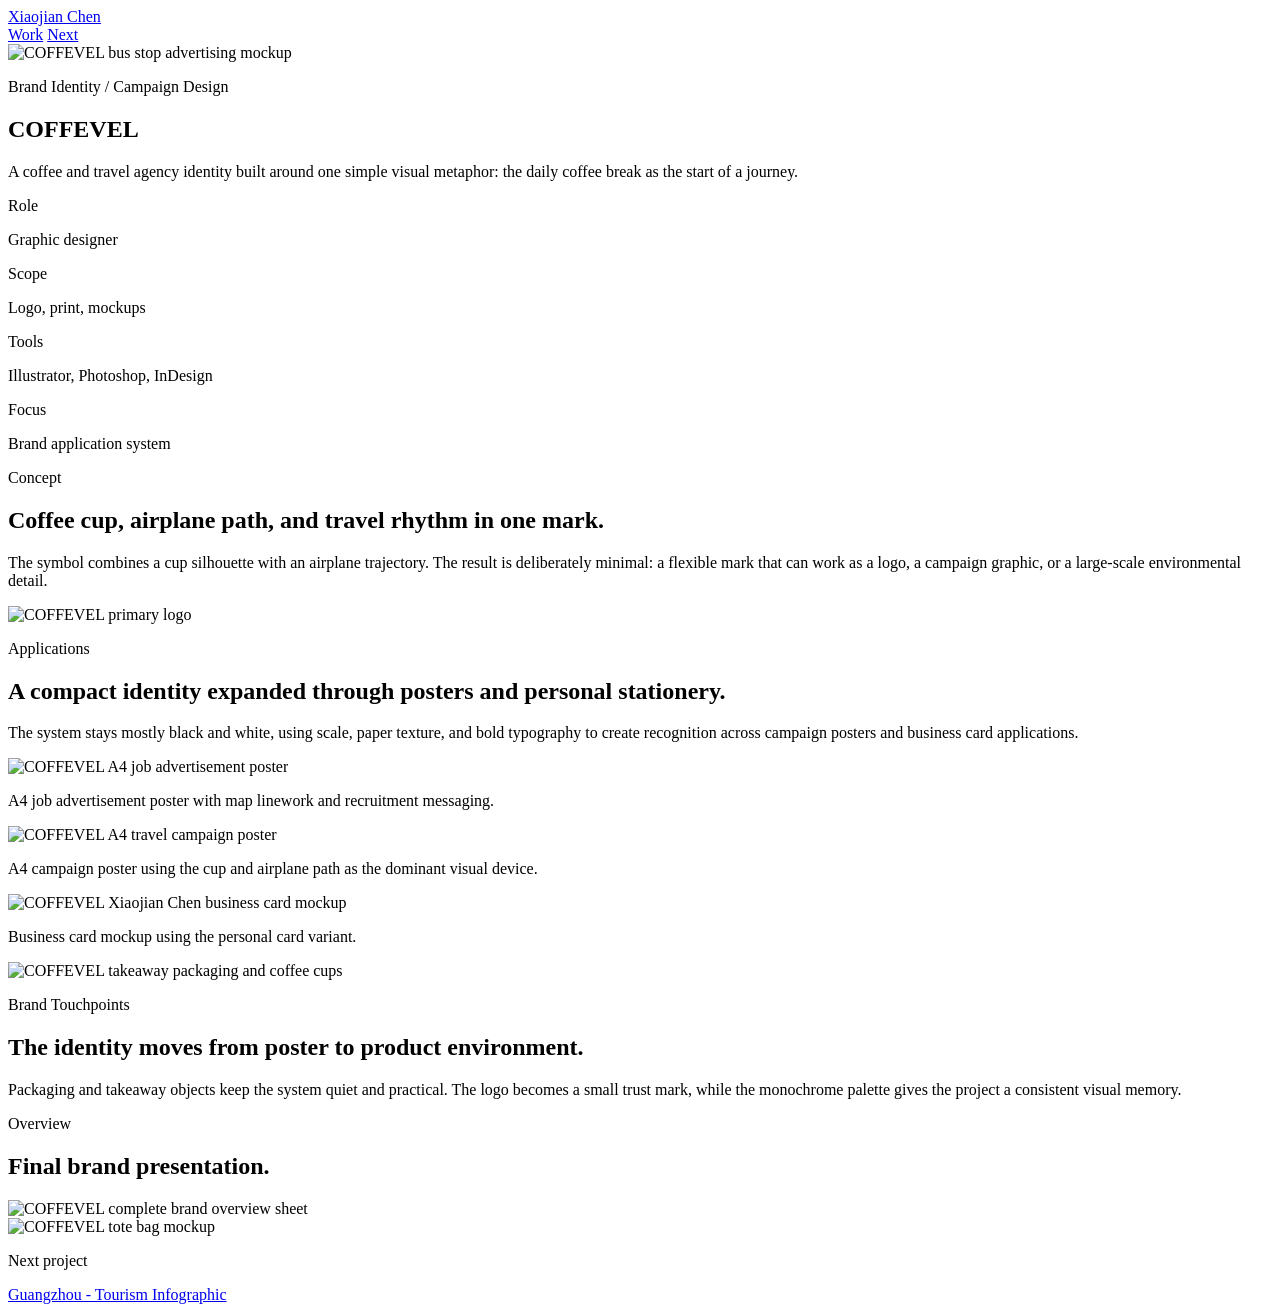
==== projects/coffevel.html @ 77a22d2d "Add COFFEVEL project page" ====
<!doctype html>
<html lang="en">
  <head>
    <meta charset="utf-8">
    <meta name="viewport" content="width=device-width, initial-scale=1">
    <title>COFFEVEL - Brand Identity</title>
    <meta name="description" content="COFFEVEL brand identity case study by Xiaojian Chen.">
    <link rel="icon" href="../favicon.svg" type="image/svg+xml">
    <link rel="stylesheet" href="../styles.css">
  </head>
  <body class="theme-coffee">
    <header class="site-header">
      <a class="brand" href="../index.html">Xiaojian Chen</a>
      <nav class="nav" aria-label="Main navigation">
        <a href="../index.html#work">Work</a>
        <a href="guangzhou.html">Next</a>
      </nav>
    </header>

    <main class="page">
      <section class="project-hero">
        <img src="../assets/coffevel/bus-ad.jpg" alt="COFFEVEL bus stop advertising mockup">
        <div class="project-hero-content">
          <p class="eyebrow">Brand Identity / Campaign Design</p>
          <h1>COFFEVEL</h1>
          <p>A coffee and travel agency identity built around one simple visual metaphor: the daily coffee break as the start of a journey.</p>
        </div>
      </section>

      <section class="meta-band">
        <div class="meta-grid">
          <div><p class="meta-label">Role</p><p>Graphic designer</p></div>
          <div><p class="meta-label">Scope</p><p>Logo, print, mockups</p></div>
          <div><p class="meta-label">Tools</p><p>Illustrator, Photoshop, InDesign</p></div>
          <div><p class="meta-label">Focus</p><p>Brand application system</p></div>
        </div>
      </section>

      <section class="section split">
        <div>
          <p class="section-kicker accent">Concept</p>
          <h2>Coffee cup, airplane path, and travel rhythm in one mark.</h2>
          <p class="section-text">The symbol combines a cup silhouette with an airplane trajectory. The result is deliberately minimal: a flexible mark that can work as a logo, a campaign graphic, or a large-scale environmental detail.</p>
        </div>
        <div class="media-frame square logo-specimen"><img src="../assets/coffevel/logo-primary.jpg" alt="COFFEVEL primary logo"></div>
      </section>

      <section class="section">
        <p class="section-kicker accent">Applications</p>
        <h2>A compact identity expanded through posters and personal stationery.</h2>
        <p class="section-text">The system stays mostly black and white, using scale, paper texture, and bold typography to create recognition across campaign posters and business card applications.</p>
        <div class="image-grid">
          <div><div class="media-frame a4-artwork"><img src="../assets/coffevel/a4-poster-1.jpg" alt="COFFEVEL A4 job advertisement poster"></div><p class="caption">A4 job advertisement poster with map linework and recruitment messaging.</p></div>
          <div><div class="media-frame a4-artwork"><img src="../assets/coffevel/a4-poster-2.jpg" alt="COFFEVEL A4 travel campaign poster"></div><p class="caption">A4 campaign poster using the cup and airplane path as the dominant visual device.</p></div>
        </div>
        <div class="full-bleed-image stacked-media"><img src="../assets/coffevel/business-card-xiaojian.jpg" alt="COFFEVEL Xiaojian Chen business card mockup"></div>
        <p class="caption">Business card mockup using the personal card variant.</p>
      </section>

      <section class="section split reverse">
        <div class="media-frame wide"><img src="../assets/coffevel/product.jpg" alt="COFFEVEL takeaway packaging and coffee cups"></div>
        <div>
          <p class="section-kicker accent">Brand Touchpoints</p>
          <h2>The identity moves from poster to product environment.</h2>
          <p class="section-text">Packaging and takeaway objects keep the system quiet and practical. The logo becomes a small trust mark, while the monochrome palette gives the project a consistent visual memory.</p>
        </div>
      </section>

      <section class="section">
        <p class="section-kicker accent">Overview</p>
        <h2>Final brand presentation.</h2>
        <div class="image-grid">
          <div class="media-frame a4-artwork"><img src="../assets/coffevel/overview.jpg" alt="COFFEVEL complete brand overview sheet"></div>
          <div class="media-frame square"><img src="../assets/coffevel/tote-bag.jpg" alt="COFFEVEL tote bag mockup"></div>
        </div>
      </section>
    </main>

    <section class="next-work">
      <div class="next-inner"><p>Next project</p><a href="guangzhou.html">Guangzhou - Tourism Infographic</a></div>
    </section>
  </body>
</html>
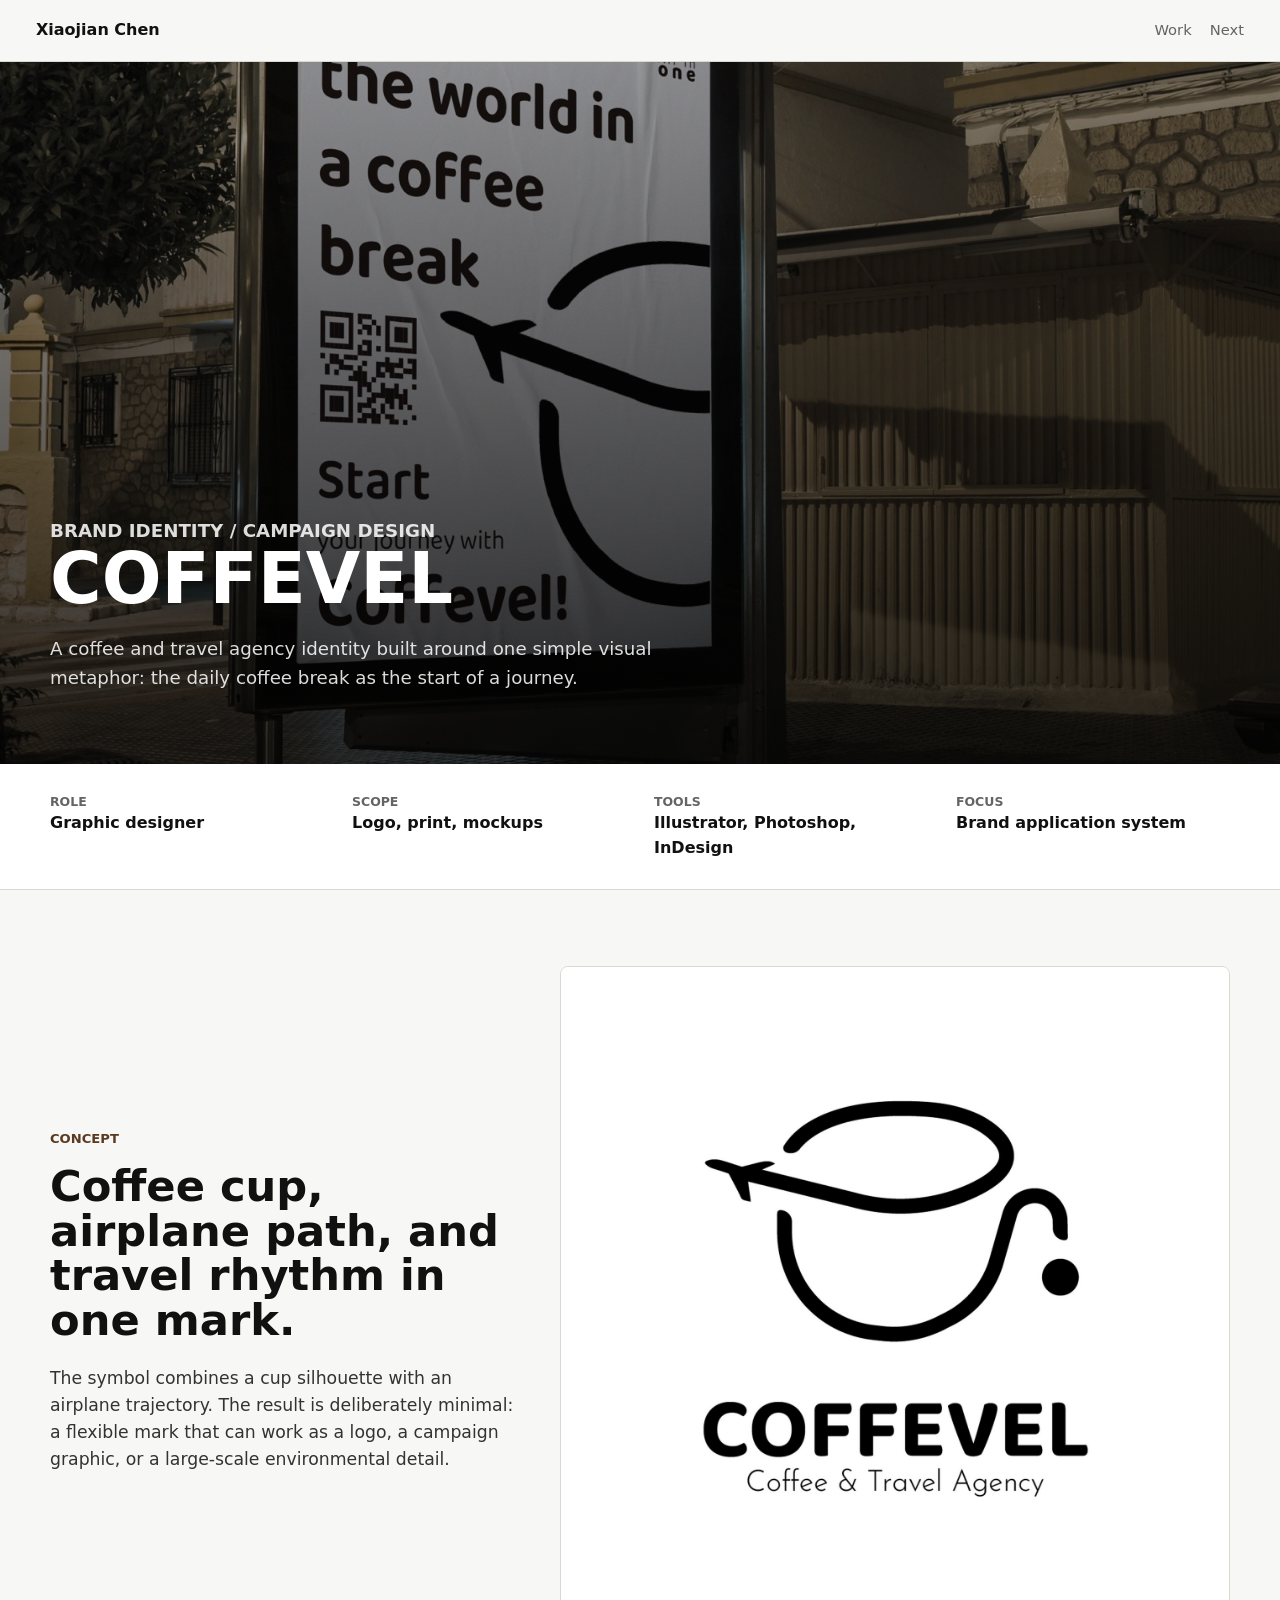
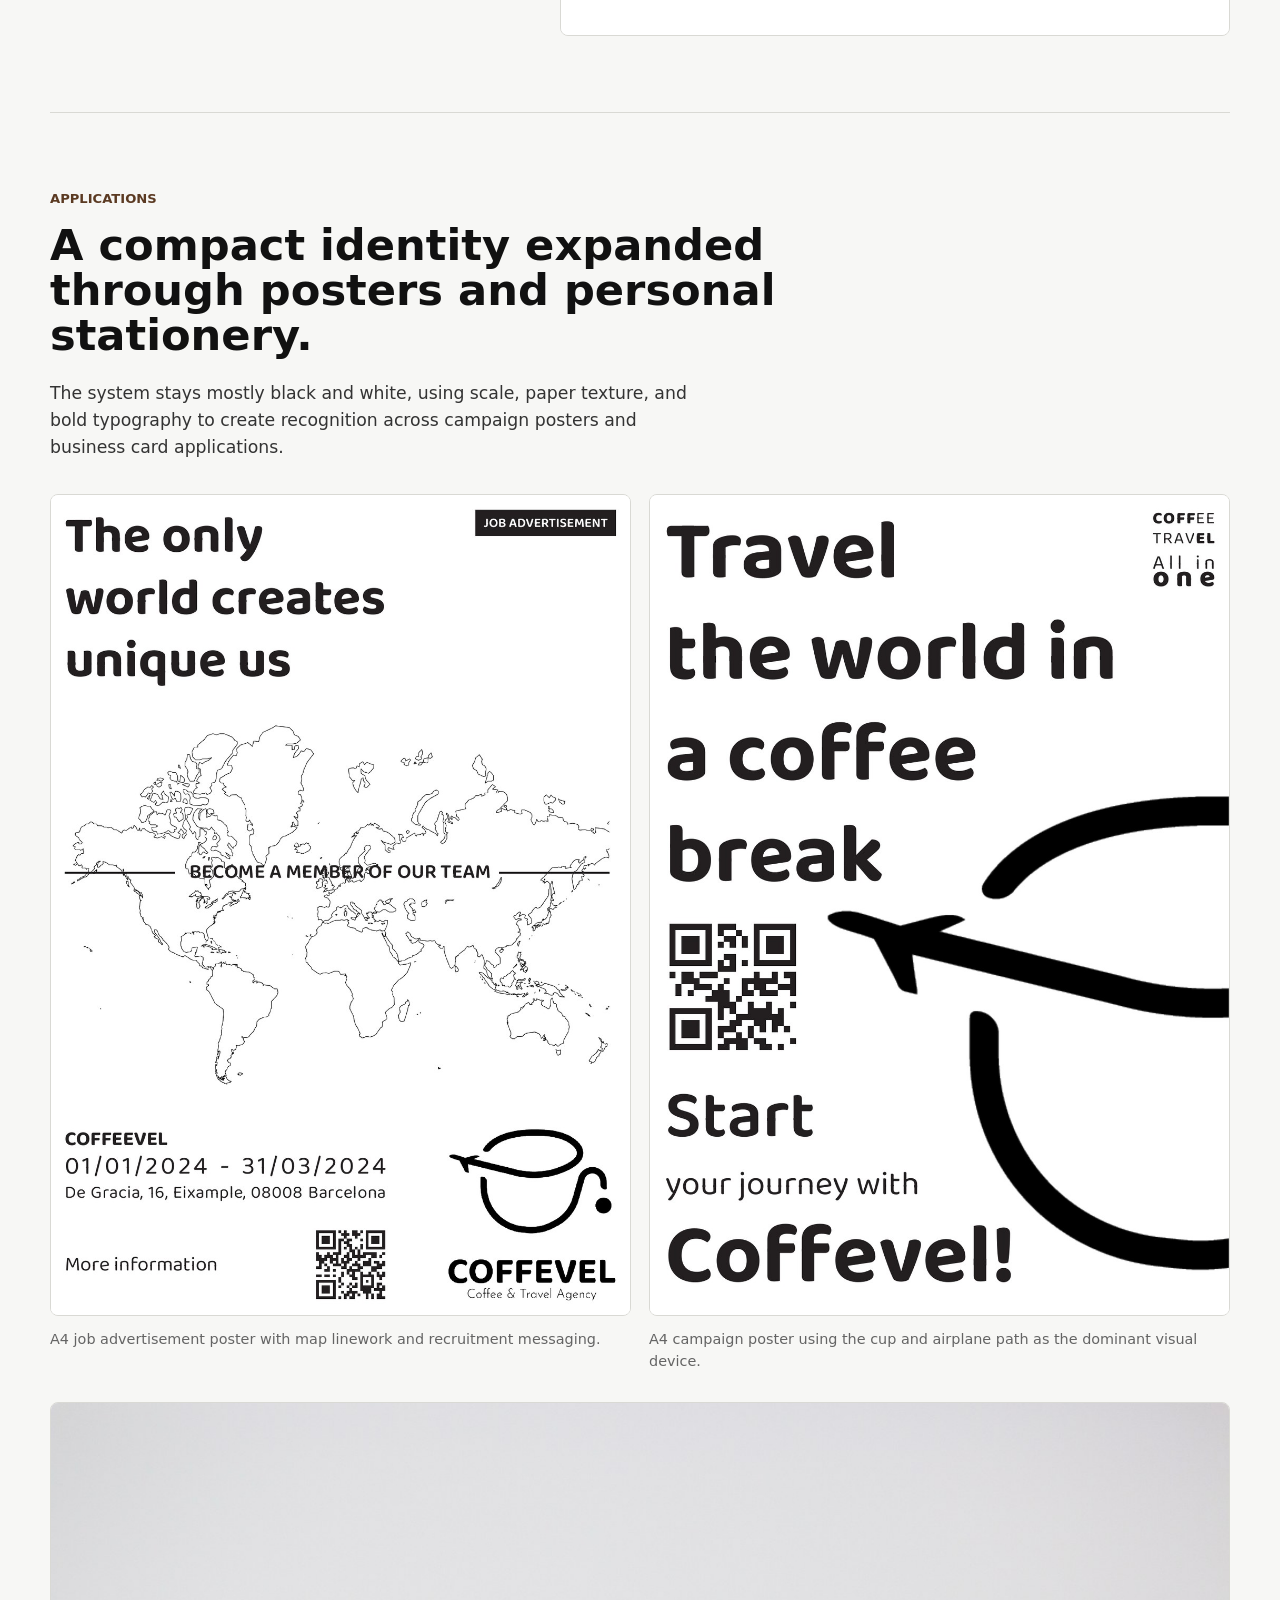
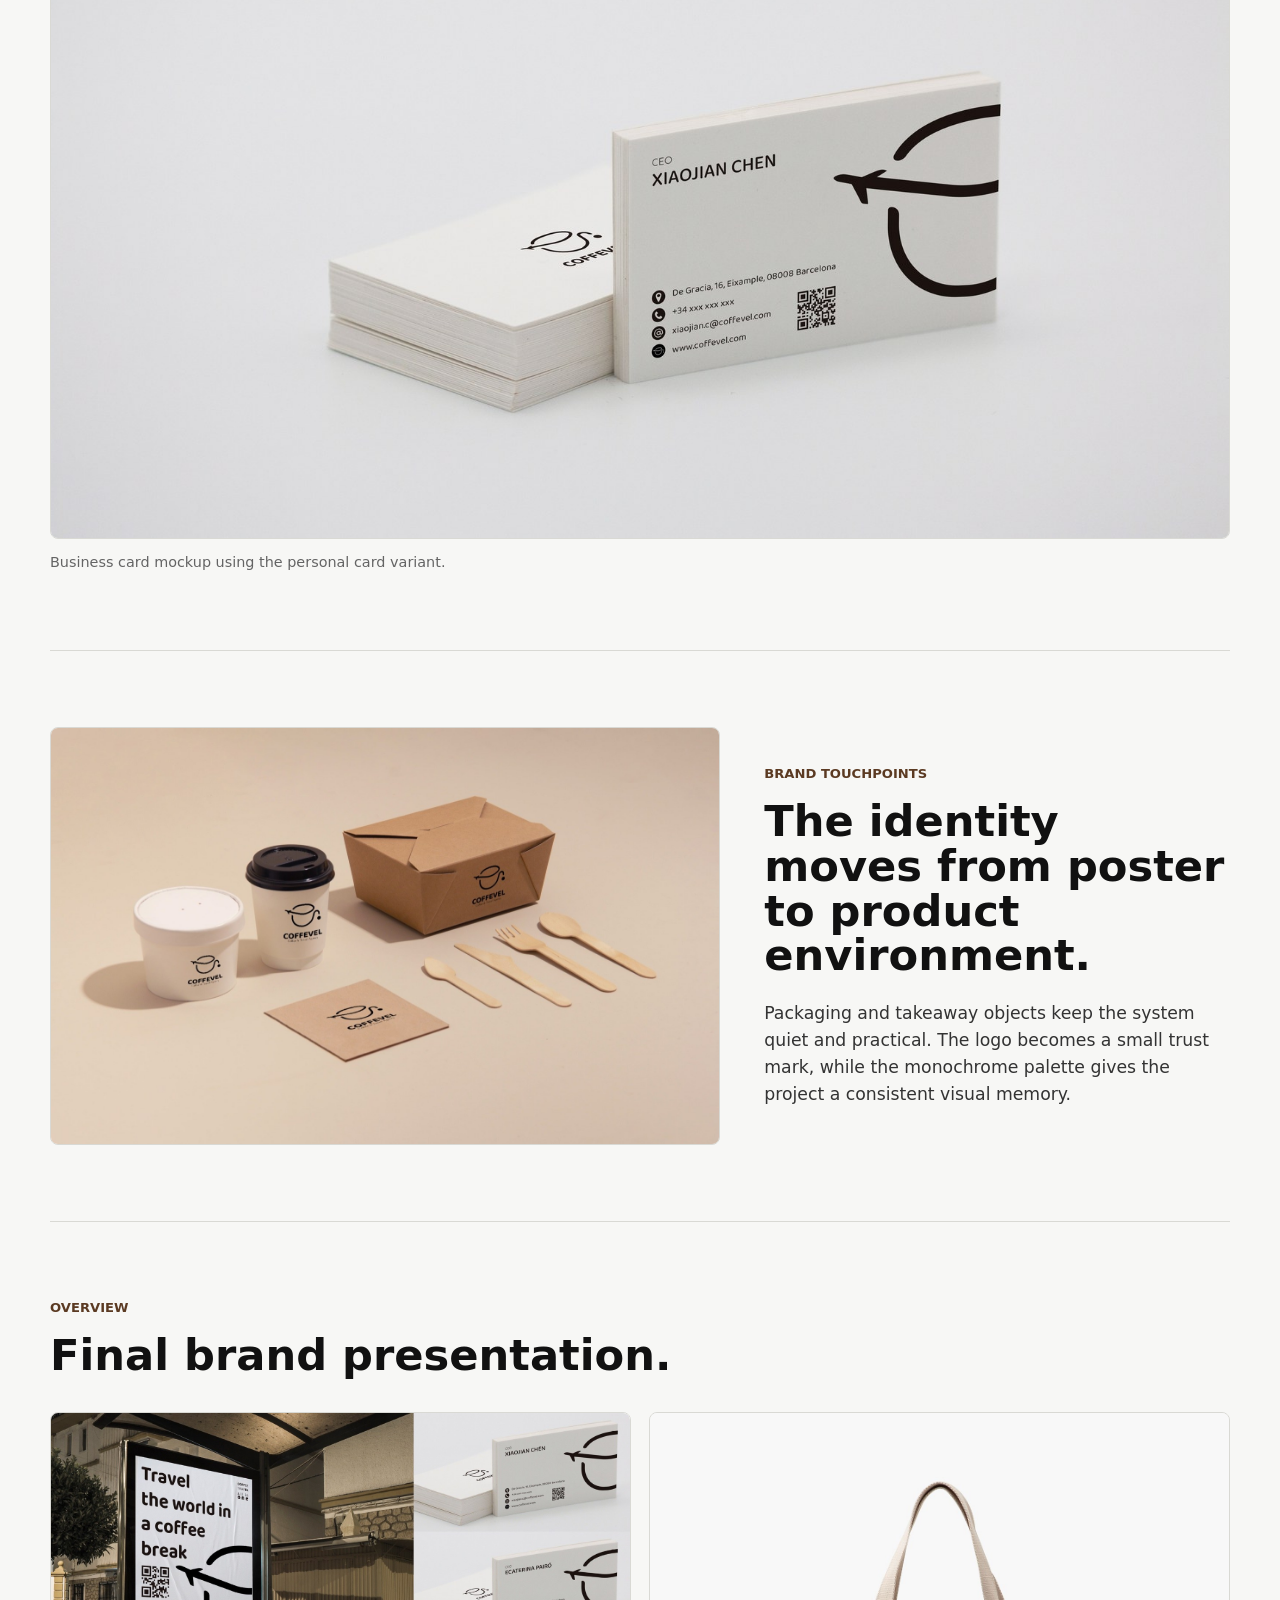
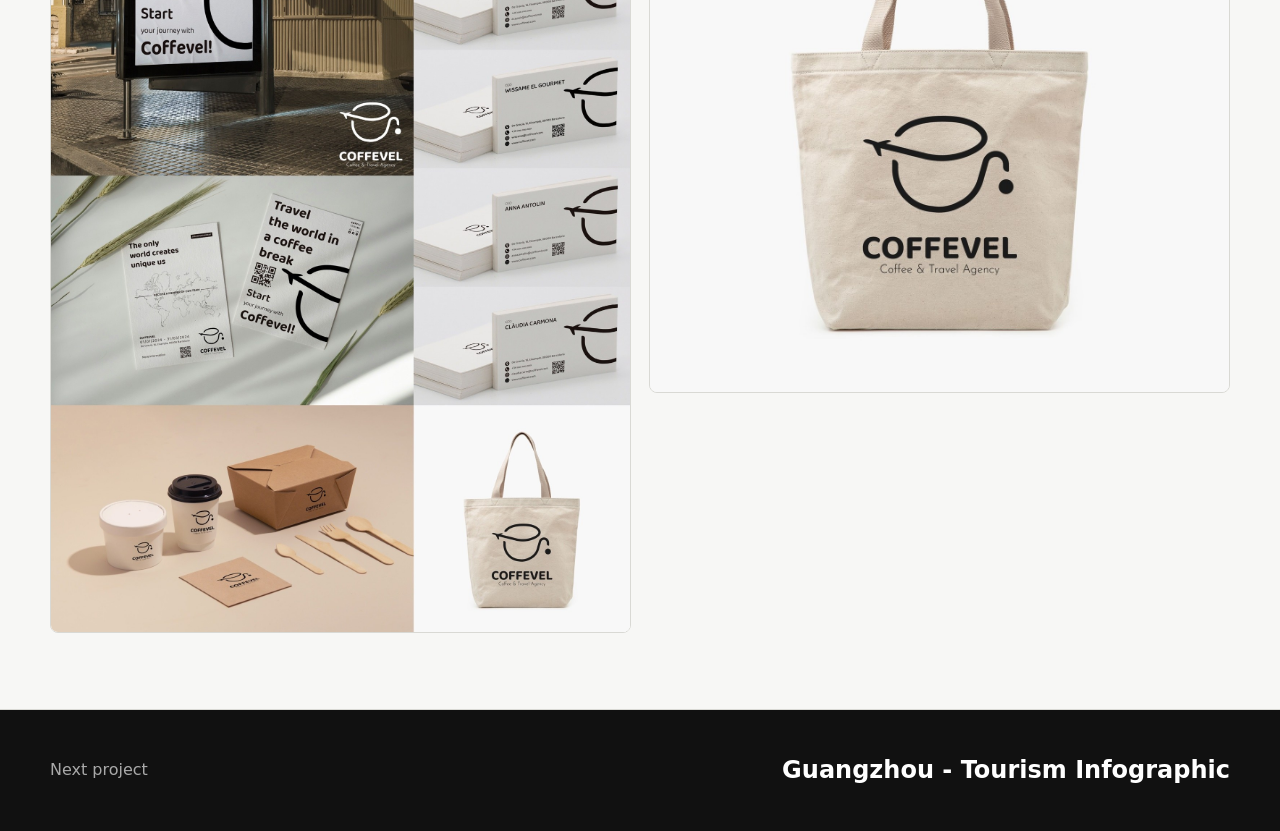
==== commit 2353ca7a: "Point COFFEVEL page to uploaded asset folder" ====
--- a/projects/coffevel.html
+++ b/projects/coffevel.html
@@ -19,7 +19,7 @@
 
     <main class="page">
       <section class="project-hero">
-        <img src="../assets/coffevel/bus-ad.jpg" alt="COFFEVEL bus stop advertising mockup">
+        <img src="../00_PORTFOLIO_READY/90_Website/assets/coffevel/bus-ad.jpg" alt="COFFEVEL bus stop advertising mockup">
         <div class="project-hero-content">
           <p class="eyebrow">Brand Identity / Campaign Design</p>
           <h1>COFFEVEL</h1>
@@ -42,7 +42,7 @@
           <h2>Coffee cup, airplane path, and travel rhythm in one mark.</h2>
           <p class="section-text">The symbol combines a cup silhouette with an airplane trajectory. The result is deliberately minimal: a flexible mark that can work as a logo, a campaign graphic, or a large-scale environmental detail.</p>
         </div>
-        <div class="media-frame square logo-specimen"><img src="../assets/coffevel/logo-primary.jpg" alt="COFFEVEL primary logo"></div>
+        <div class="media-frame square logo-specimen"><img src="../00_PORTFOLIO_READY/90_Website/assets/coffevel/logo-primary.jpg" alt="COFFEVEL primary logo"></div>
       </section>
 
       <section class="section">
@@ -50,15 +50,15 @@
         <h2>A compact identity expanded through posters and personal stationery.</h2>
         <p class="section-text">The system stays mostly black and white, using scale, paper texture, and bold typography to create recognition across campaign posters and business card applications.</p>
         <div class="image-grid">
-          <div><div class="media-frame a4-artwork"><img src="../assets/coffevel/a4-poster-1.jpg" alt="COFFEVEL A4 job advertisement poster"></div><p class="caption">A4 job advertisement poster with map linework and recruitment messaging.</p></div>
-          <div><div class="media-frame a4-artwork"><img src="../assets/coffevel/a4-poster-2.jpg" alt="COFFEVEL A4 travel campaign poster"></div><p class="caption">A4 campaign poster using the cup and airplane path as the dominant visual device.</p></div>
+          <div><div class="media-frame a4-artwork"><img src="../00_PORTFOLIO_READY/90_Website/assets/coffevel/a4-poster-1.jpg" alt="COFFEVEL A4 job advertisement poster"></div><p class="caption">A4 job advertisement poster with map linework and recruitment messaging.</p></div>
+          <div><div class="media-frame a4-artwork"><img src="../00_PORTFOLIO_READY/90_Website/assets/coffevel/a4-poster-2.jpg" alt="COFFEVEL A4 travel campaign poster"></div><p class="caption">A4 campaign poster using the cup and airplane path as the dominant visual device.</p></div>
         </div>
-        <div class="full-bleed-image stacked-media"><img src="../assets/coffevel/business-card-xiaojian.jpg" alt="COFFEVEL Xiaojian Chen business card mockup"></div>
+        <div class="full-bleed-image stacked-media"><img src="../00_PORTFOLIO_READY/90_Website/assets/coffevel/business-card-xiaojian.jpg" alt="COFFEVEL Xiaojian Chen business card mockup"></div>
         <p class="caption">Business card mockup using the personal card variant.</p>
       </section>
 
       <section class="section split reverse">
-        <div class="media-frame wide"><img src="../assets/coffevel/product.jpg" alt="COFFEVEL takeaway packaging and coffee cups"></div>
+        <div class="media-frame wide"><img src="../00_PORTFOLIO_READY/90_Website/assets/coffevel/product.jpg" alt="COFFEVEL takeaway packaging and coffee cups"></div>
         <div>
           <p class="section-kicker accent">Brand Touchpoints</p>
           <h2>The identity moves from poster to product environment.</h2>
@@ -70,8 +70,8 @@
         <p class="section-kicker accent">Overview</p>
         <h2>Final brand presentation.</h2>
         <div class="image-grid">
-          <div class="media-frame a4-artwork"><img src="../assets/coffevel/overview.jpg" alt="COFFEVEL complete brand overview sheet"></div>
-          <div class="media-frame square"><img src="../assets/coffevel/tote-bag.jpg" alt="COFFEVEL tote bag mockup"></div>
+          <div class="media-frame a4-artwork"><img src="../00_PORTFOLIO_READY/90_Website/assets/coffevel/overview.jpg" alt="COFFEVEL complete brand overview sheet"></div>
+          <div class="media-frame square"><img src="../00_PORTFOLIO_READY/90_Website/assets/coffevel/tote-bag.jpg" alt="COFFEVEL tote bag mockup"></div>
         </div>
       </section>
     </main>
--- a/styles.css
+++ b/styles.css
@@ -0,0 +1,128 @@
+:root {
+  --ink: #111111;
+  --muted: #646464;
+  --line: #d9d9d4;
+  --paper: #f7f7f5;
+  --white: #ffffff;
+  --coffee: #5b3a22;
+  --red: #cf202d;
+  --blue: #071e91;
+  --max: 1180px;
+}
+
+* { box-sizing: border-box; }
+html { scroll-behavior: smooth; }
+body {
+  margin: 0;
+  background: var(--paper);
+  color: var(--ink);
+  font-family: Inter, ui-sans-serif, system-ui, -apple-system, BlinkMacSystemFont, "Segoe UI", sans-serif;
+  font-size: 16px;
+  line-height: 1.55;
+  letter-spacing: 0;
+}
+img { display: block; width: 100%; height: auto; }
+a { color: inherit; text-decoration: none; }
+.site-header {
+  position: sticky;
+  top: 0;
+  z-index: 20;
+  display: flex;
+  align-items: center;
+  justify-content: space-between;
+  gap: 24px;
+  padding: 18px 36px;
+  border-bottom: 1px solid var(--line);
+  background: rgba(247, 247, 245, 0.94);
+  backdrop-filter: blur(14px);
+}
+.brand { font-weight: 760; font-size: 1rem; }
+.nav { display: flex; align-items: center; gap: 18px; color: var(--muted); font-size: 0.92rem; }
+.nav a:hover, .brand:hover { color: var(--ink); }
+.page { min-height: 100vh; }
+.home-hero { width: min(var(--max), calc(100% - 48px)); margin: 0 auto; padding: 72px 0 38px; }
+.eyebrow { margin: 0 0 18px; color: var(--muted); font-size: 0.84rem; font-weight: 720; text-transform: uppercase; }
+.home-hero h1 { max-width: 780px; margin: 0; font-size: 4.15rem; line-height: 0.98; font-weight: 820; }
+.home-hero p { max-width: 620px; margin: 28px 0 0; color: #333333; font-size: 1.18rem; }
+.project-grid { display: grid; grid-template-columns: repeat(3, minmax(0, 1fr)); gap: 18px; width: min(var(--max), calc(100% - 48px)); margin: 0 auto 96px; }
+.project-card { display: flex; min-height: 100%; flex-direction: column; overflow: hidden; border: 1px solid var(--line); border-radius: 8px; background: var(--white); }
+.project-card:hover img { transform: scale(1.025); }
+.project-card figure { margin: 0; overflow: hidden; background: #eeeeea; aspect-ratio: 4 / 3; }
+.project-card figure.poster-thumb { background: var(--white); }
+.project-card img { height: 100%; object-fit: cover; transition: transform 280ms ease; }
+.project-card figure.poster-thumb img { padding: 8px; object-fit: contain; }
+.project-card-content { display: flex; min-height: 176px; flex-direction: column; padding: 22px; }
+.project-card h2 { margin: 0; font-size: 1.45rem; line-height: 1.12; }
+.project-card p { margin: 14px 0 0; color: var(--muted); }
+.tag { display: inline-flex; width: fit-content; margin-top: auto; padding-top: 22px; color: var(--muted); font-size: 0.82rem; font-weight: 720; text-transform: uppercase; }
+.about-band { border-top: 1px solid var(--line); background: var(--white); }
+.about-inner { display: grid; grid-template-columns: 0.8fr 1.2fr; gap: 52px; width: min(var(--max), calc(100% - 48px)); margin: 0 auto; padding: 64px 0; }
+.about-inner h2 { margin: 0; font-size: 1.8rem; }
+.about-inner p { margin: 0; color: #333333; font-size: 1.08rem; }
+.project-hero { position: relative; min-height: 78vh; display: flex; align-items: flex-end; overflow: hidden; background: #111111; }
+.simple-project-hero { width: min(var(--max), calc(100% - 48px)); margin: 0 auto; padding: 78px 0 44px; }
+.simple-project-hero h1 { max-width: 920px; margin: 0; font-size: 4.4rem; line-height: 0.96; font-weight: 830; }
+.simple-project-hero p:not(.eyebrow) { max-width: 700px; margin: 24px 0 0; color: #333333; font-size: 1.14rem; }
+.project-hero img { position: absolute; inset: 0; height: 100%; object-fit: cover; opacity: 0.7; }
+.project-hero::after { content: ""; position: absolute; inset: 0; background: linear-gradient(180deg, rgba(0, 0, 0, 0.12), rgba(0, 0, 0, 0.72)); }
+.project-hero-content { position: relative; z-index: 2; width: min(var(--max), calc(100% - 48px)); margin: 0 auto; padding: 0 0 72px; color: var(--white); }
+.project-hero-content h1 { max-width: 900px; margin: 0; font-size: 4.4rem; line-height: 0.96; font-weight: 830; }
+.project-hero-content p { max-width: 640px; margin: 22px 0 0; font-size: 1.14rem; color: rgba(255, 255, 255, 0.86); }
+.meta-band { border-bottom: 1px solid var(--line); background: var(--white); }
+.meta-grid { display: grid; grid-template-columns: repeat(4, minmax(0, 1fr)); gap: 28px; width: min(var(--max), calc(100% - 48px)); margin: 0 auto; padding: 28px 0; }
+.meta-label { margin: 0 0 4px; color: var(--muted); font-size: 0.78rem; font-weight: 760; text-transform: uppercase; }
+.meta-grid p { margin: 0; font-weight: 680; }
+.section { width: min(var(--max), calc(100% - 48px)); margin: 0 auto; padding: 76px 0; }
+.section + .section { border-top: 1px solid var(--line); }
+.section-kicker { margin: 0 0 14px; color: var(--muted); font-size: 0.82rem; font-weight: 760; text-transform: uppercase; }
+.section h2 { max-width: 760px; margin: 0; font-size: 2.7rem; line-height: 1.04; }
+.section-text { max-width: 660px; margin: 22px 0 0; color: #333333; font-size: 1.08rem; }
+.split { display: grid; grid-template-columns: 0.82fr 1.18fr; gap: 44px; align-items: center; }
+.split.reverse { grid-template-columns: 1.18fr 0.82fr; }
+.media-frame { overflow: hidden; border: 1px solid var(--line); border-radius: 8px; background: var(--white); }
+.media-frame img { height: 100%; object-fit: cover; background: var(--white); }
+.media-frame.square { aspect-ratio: 1 / 1; }
+.media-frame.wide { aspect-ratio: 16 / 10; }
+.media-frame.tall { aspect-ratio: 4 / 5; }
+.media-frame.a4-artwork { aspect-ratio: 1100 / 1555; }
+.media-frame.a4-artwork img, .media-frame.logo-specimen img { object-fit: contain; }
+.media-frame.logo-specimen img { padding: 40px; }
+.image-grid { display: grid; grid-template-columns: repeat(2, minmax(0, 1fr)); gap: 18px; margin-top: 34px; }
+.image-grid.three { grid-template-columns: repeat(3, minmax(0, 1fr)); }
+.full-bleed-image { overflow: hidden; border: 1px solid var(--line); border-radius: 8px; background: var(--white); }
+.stacked-media { margin-top: 30px; }
+.caption { margin: 12px 0 0; color: var(--muted); font-size: 0.9rem; }
+.poster-project .simple-project-hero { padding: 74px 0 34px; }
+.poster-project .simple-project-hero p:not(.eyebrow) { max-width: 780px; }
+.poster-board { padding-top: 0; }
+.theme-coffee .accent { color: var(--coffee); }
+.theme-red .accent { color: var(--red); }
+.theme-blue .accent { color: var(--blue); }
+.next-work { border-top: 1px solid var(--line); background: var(--ink); color: var(--white); }
+.next-inner { display: flex; align-items: center; justify-content: space-between; gap: 24px; width: min(var(--max), calc(100% - 48px)); margin: 0 auto; padding: 42px 0; }
+.next-inner p { margin: 0; color: rgba(255, 255, 255, 0.64); }
+.next-inner a { font-size: 1.5rem; font-weight: 780; }
+.site-footer { border-top: 1px solid var(--line); color: var(--muted); }
+.footer-inner { display: flex; justify-content: space-between; gap: 24px; width: min(var(--max), calc(100% - 48px)); margin: 0 auto; padding: 28px 0; }
+@media (max-width: 900px) {
+  .site-header { padding: 16px 22px; }
+  .home-hero, .simple-project-hero, .project-grid, .about-inner, .project-hero-content, .meta-grid, .section, .next-inner, .footer-inner { width: min(100% - 32px, var(--max)); }
+  .home-hero { padding-top: 54px; }
+  .poster-project .simple-project-hero { padding: 56px 0 28px; }
+  .home-hero h1, .simple-project-hero h1, .project-hero-content h1 { font-size: 3rem; }
+  .project-grid, .about-inner, .split, .split.reverse, .meta-grid { grid-template-columns: 1fr; }
+  .project-grid { margin-bottom: 64px; }
+  .project-card-content { min-height: 0; }
+  .section { padding: 60px 0; }
+  .poster-board { padding-top: 0; }
+  .section h2 { font-size: 2.1rem; }
+  .image-grid, .image-grid.three { grid-template-columns: 1fr; }
+  .next-inner, .footer-inner { align-items: flex-start; flex-direction: column; }
+}
+@media (max-width: 620px) {
+  .nav { gap: 12px; font-size: 0.84rem; }
+  .home-hero h1, .simple-project-hero h1, .project-hero-content h1 { font-size: 2.4rem; }
+  .home-hero p, .simple-project-hero p:not(.eyebrow), .project-hero-content p, .section-text, .about-inner p { font-size: 1rem; }
+  .project-hero { min-height: 72vh; }
+  .project-hero-content { padding-bottom: 48px; }
+}
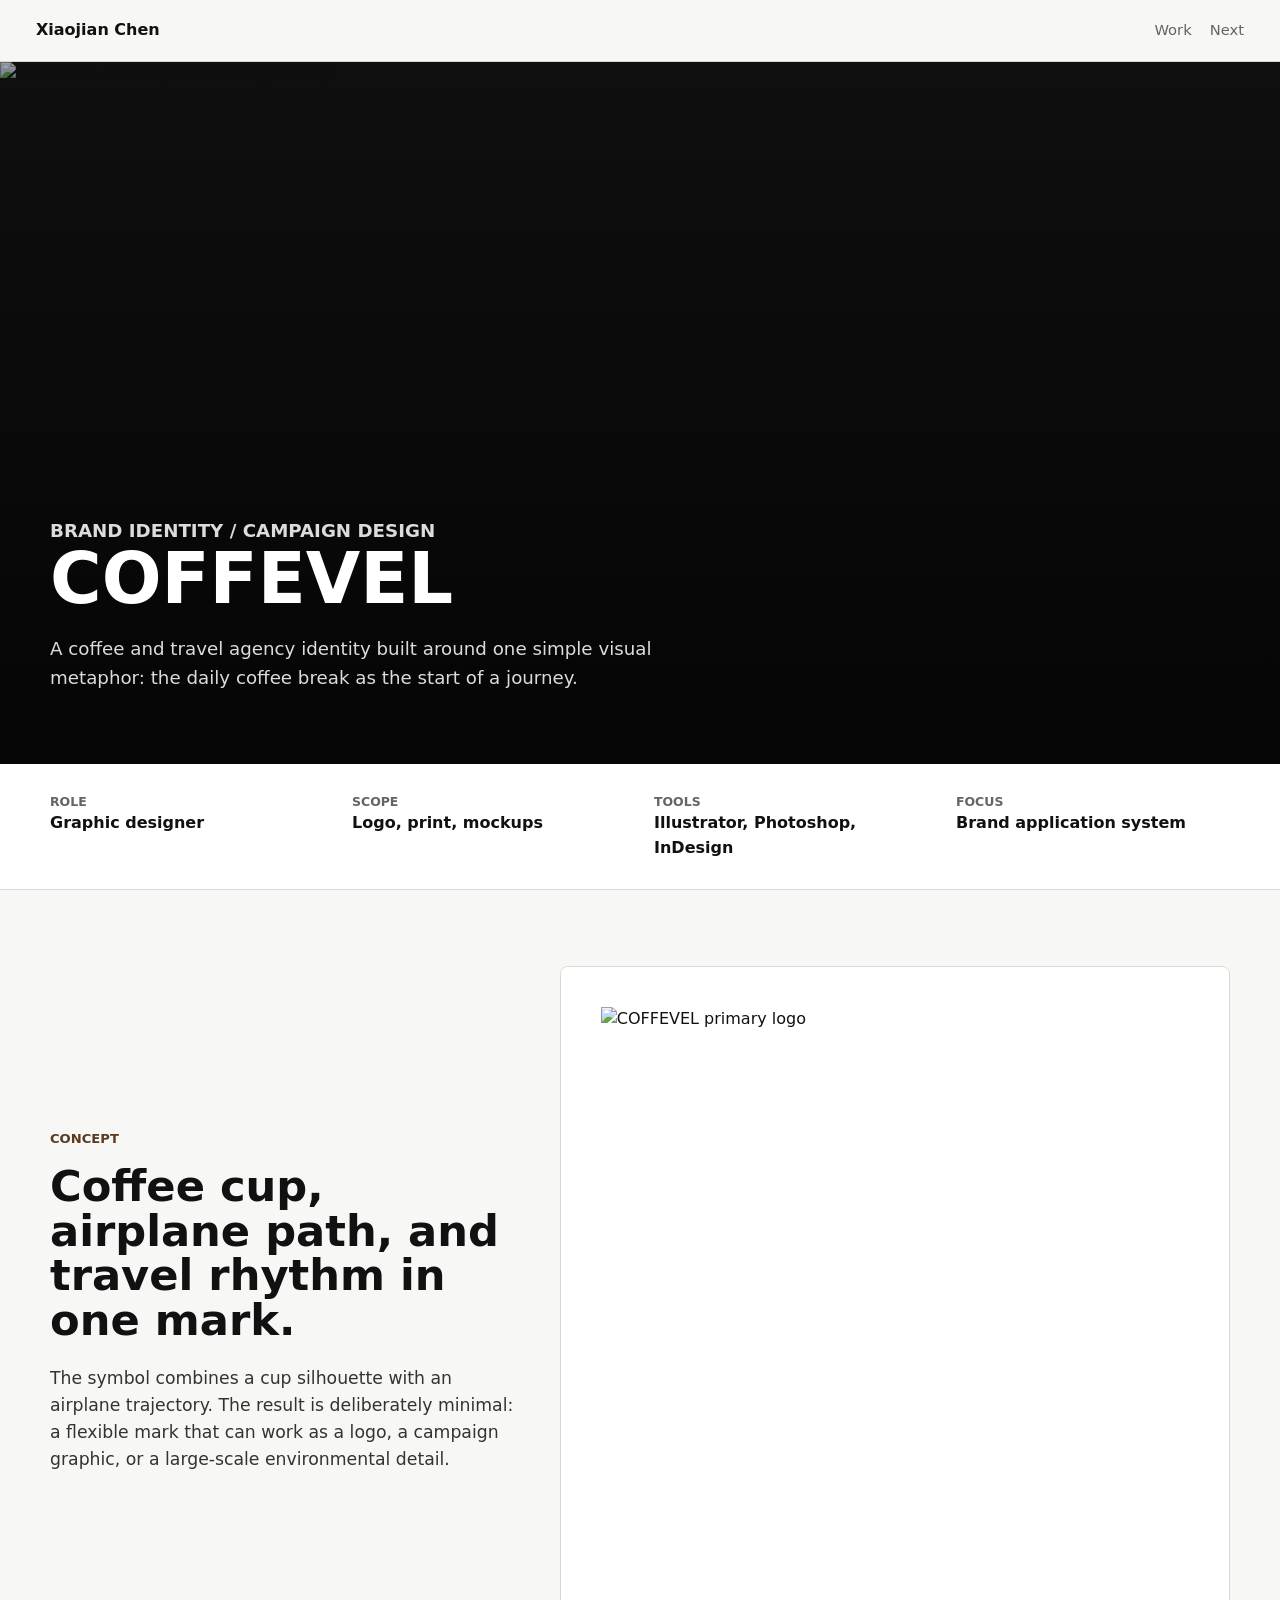
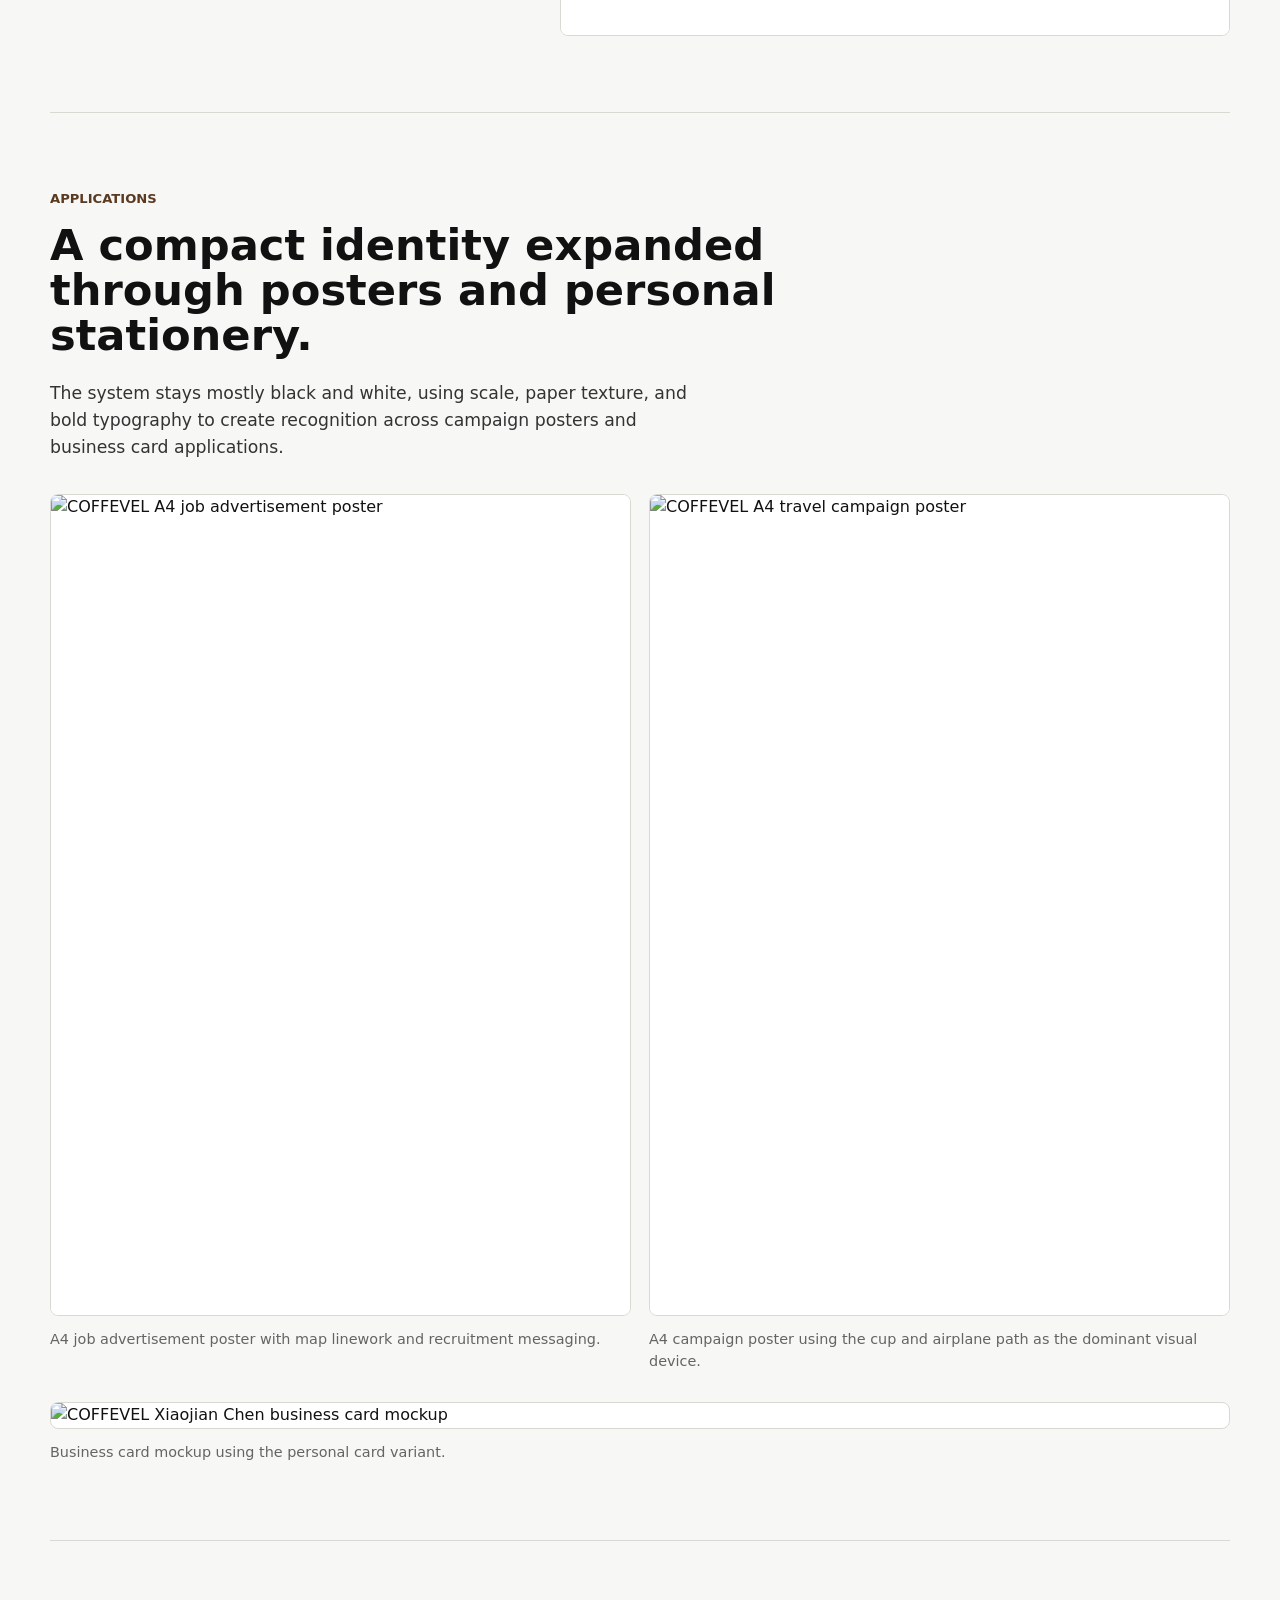
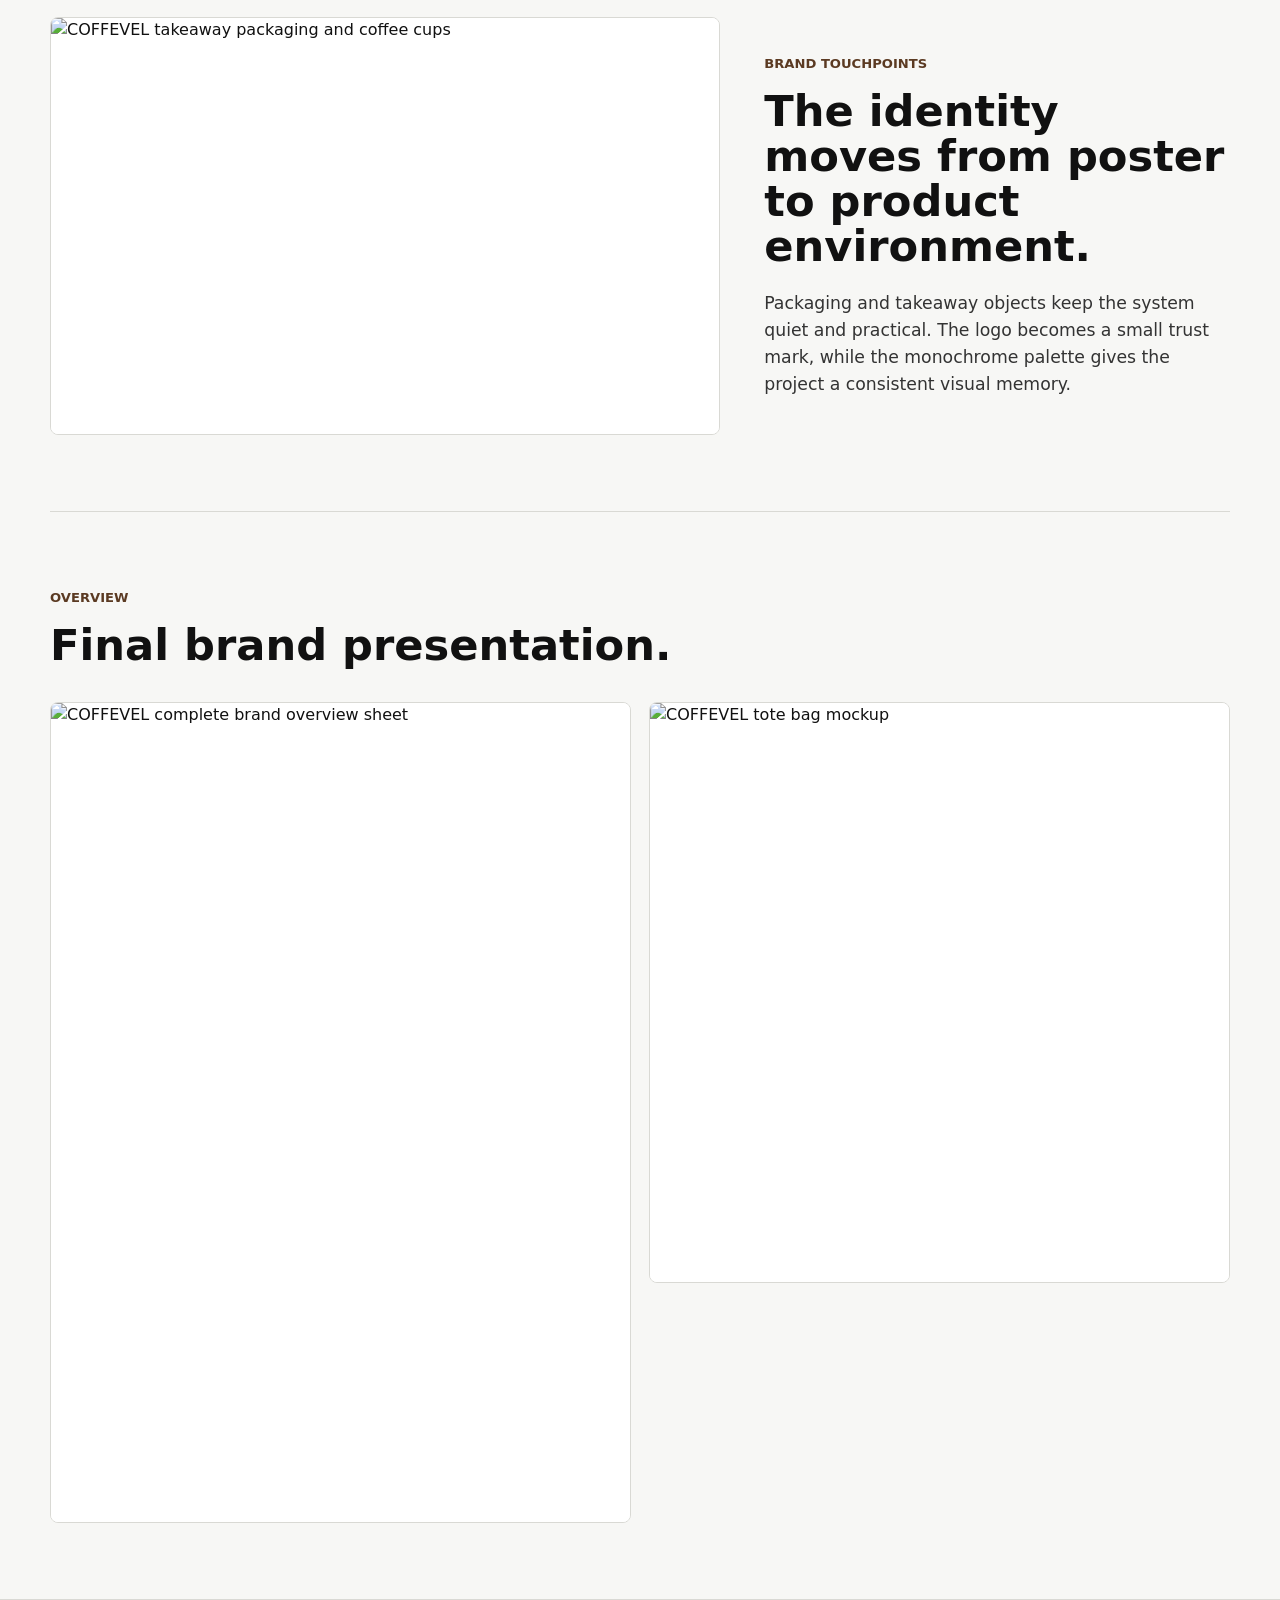
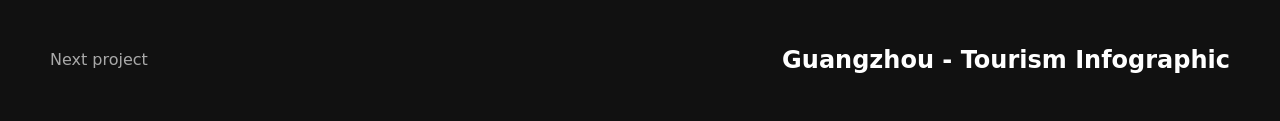
==== commit e3da3c03: "Restore COFFEVEL asset paths" ====
--- a/projects/coffevel.html
+++ b/projects/coffevel.html
@@ -19,7 +19,7 @@
 
     <main class="page">
       <section class="project-hero">
-        <img src="../00_PORTFOLIO_READY/90_Website/assets/coffevel/bus-ad.jpg" alt="COFFEVEL bus stop advertising mockup">
+        <img src="../assets/coffevel/bus-ad.jpg" alt="COFFEVEL bus stop advertising mockup">
         <div class="project-hero-content">
           <p class="eyebrow">Brand Identity / Campaign Design</p>
           <h1>COFFEVEL</h1>
@@ -42,7 +42,7 @@
           <h2>Coffee cup, airplane path, and travel rhythm in one mark.</h2>
           <p class="section-text">The symbol combines a cup silhouette with an airplane trajectory. The result is deliberately minimal: a flexible mark that can work as a logo, a campaign graphic, or a large-scale environmental detail.</p>
         </div>
-        <div class="media-frame square logo-specimen"><img src="../00_PORTFOLIO_READY/90_Website/assets/coffevel/logo-primary.jpg" alt="COFFEVEL primary logo"></div>
+        <div class="media-frame square logo-specimen"><img src="../assets/coffevel/logo-primary.jpg" alt="COFFEVEL primary logo"></div>
       </section>
 
       <section class="section">
@@ -50,15 +50,15 @@
         <h2>A compact identity expanded through posters and personal stationery.</h2>
         <p class="section-text">The system stays mostly black and white, using scale, paper texture, and bold typography to create recognition across campaign posters and business card applications.</p>
         <div class="image-grid">
-          <div><div class="media-frame a4-artwork"><img src="../00_PORTFOLIO_READY/90_Website/assets/coffevel/a4-poster-1.jpg" alt="COFFEVEL A4 job advertisement poster"></div><p class="caption">A4 job advertisement poster with map linework and recruitment messaging.</p></div>
-          <div><div class="media-frame a4-artwork"><img src="../00_PORTFOLIO_READY/90_Website/assets/coffevel/a4-poster-2.jpg" alt="COFFEVEL A4 travel campaign poster"></div><p class="caption">A4 campaign poster using the cup and airplane path as the dominant visual device.</p></div>
+          <div><div class="media-frame a4-artwork"><img src="../assets/coffevel/a4-poster-1.jpg" alt="COFFEVEL A4 job advertisement poster"></div><p class="caption">A4 job advertisement poster with map linework and recruitment messaging.</p></div>
+          <div><div class="media-frame a4-artwork"><img src="../assets/coffevel/a4-poster-2.jpg" alt="COFFEVEL A4 travel campaign poster"></div><p class="caption">A4 campaign poster using the cup and airplane path as the dominant visual device.</p></div>
         </div>
-        <div class="full-bleed-image stacked-media"><img src="../00_PORTFOLIO_READY/90_Website/assets/coffevel/business-card-xiaojian.jpg" alt="COFFEVEL Xiaojian Chen business card mockup"></div>
+        <div class="full-bleed-image stacked-media"><img src="../assets/coffevel/business-card-xiaojian.jpg" alt="COFFEVEL Xiaojian Chen business card mockup"></div>
         <p class="caption">Business card mockup using the personal card variant.</p>
       </section>
 
       <section class="section split reverse">
-        <div class="media-frame wide"><img src="../00_PORTFOLIO_READY/90_Website/assets/coffevel/product.jpg" alt="COFFEVEL takeaway packaging and coffee cups"></div>
+        <div class="media-frame wide"><img src="../assets/coffevel/product.jpg" alt="COFFEVEL takeaway packaging and coffee cups"></div>
         <div>
           <p class="section-kicker accent">Brand Touchpoints</p>
           <h2>The identity moves from poster to product environment.</h2>
@@ -70,8 +70,8 @@
         <p class="section-kicker accent">Overview</p>
         <h2>Final brand presentation.</h2>
         <div class="image-grid">
-          <div class="media-frame a4-artwork"><img src="../00_PORTFOLIO_READY/90_Website/assets/coffevel/overview.jpg" alt="COFFEVEL complete brand overview sheet"></div>
-          <div class="media-frame square"><img src="../00_PORTFOLIO_READY/90_Website/assets/coffevel/tote-bag.jpg" alt="COFFEVEL tote bag mockup"></div>
+          <div class="media-frame a4-artwork"><img src="../assets/coffevel/overview.jpg" alt="COFFEVEL complete brand overview sheet"></div>
+          <div class="media-frame square"><img src="../assets/coffevel/tote-bag.jpg" alt="COFFEVEL tote bag mockup"></div>
         </div>
       </section>
     </main>
